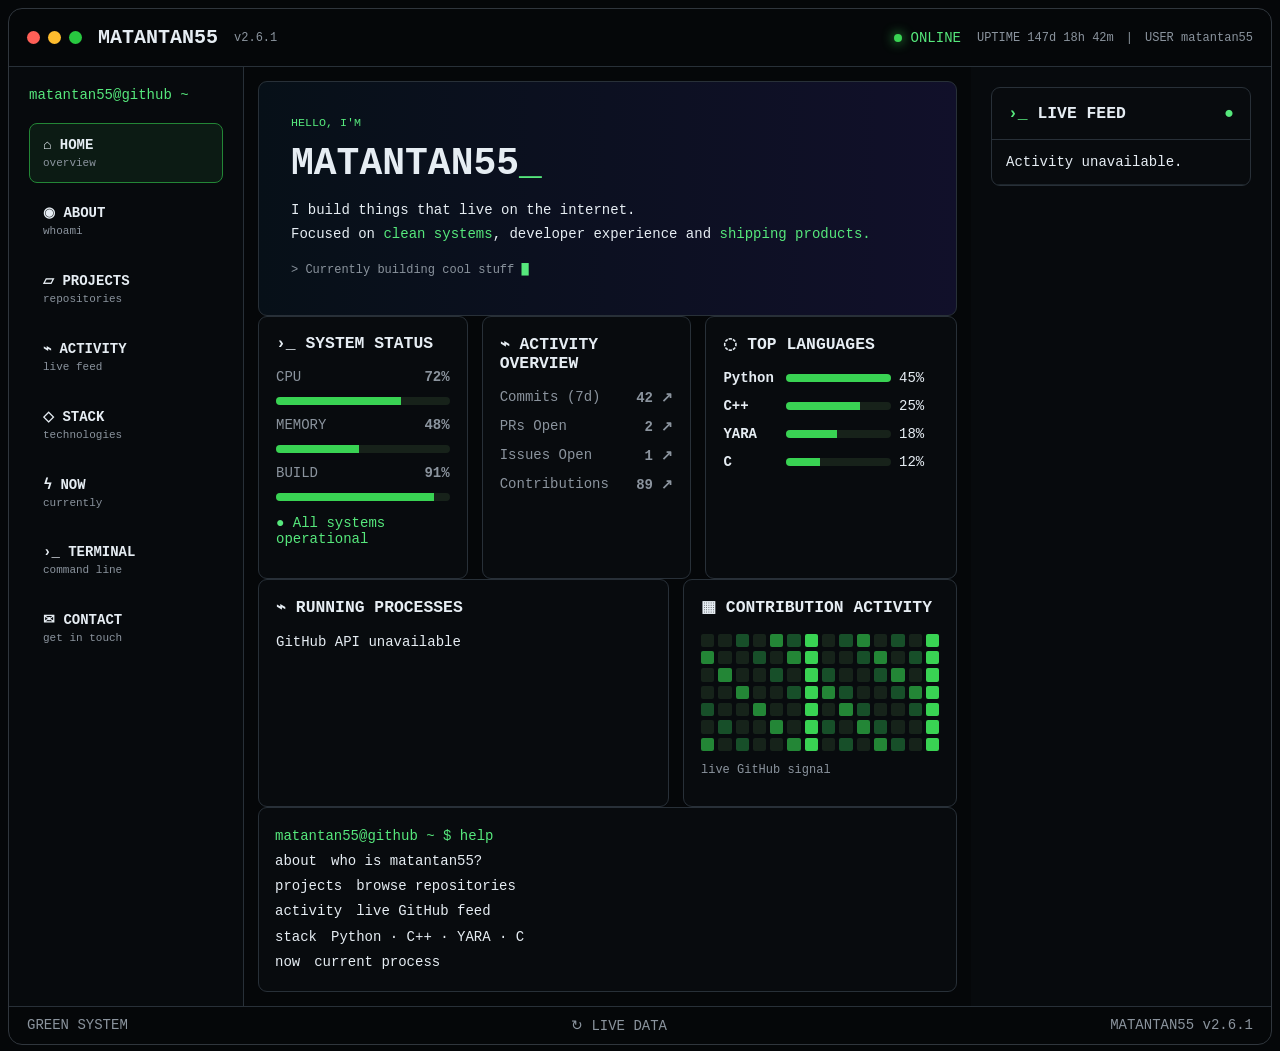
==== interactive/index.html @ 157603c6 "Add interactive MATANTAN55 dashboard preview" ====
<!doctype html><html lang="en"><head><meta charset="utf-8"><meta name="viewport" content="width=device-width,initial-scale=1"><title>MATANTAN55 // SYSTEM</title><style>:root{--bg:#050709;--p:#080b0e;--l:#283038;--t:#e6edf3;--m:#8b949e;--g:#39d353;--b:#56e87c}*{box-sizing:border-box}body{margin:0;background:#050709;color:var(--t);font:14px ui-monospace,SFMono-Regular,Menlo,monospace}.app{margin:8px;border:1px solid #30363d;border-radius:14px;overflow:hidden;min-height:calc(100vh - 16px)}.top{height:58px;border-bottom:1px solid var(--l);display:flex;align-items:center;gap:16px;padding:0 18px}.dots{display:flex;gap:8px}.dot{width:13px;height:13px;border-radius:50%;background:#ff5f57}.dot:nth-child(2){background:#febc2e}.dot:nth-child(3){background:#28c840}.brand{font-size:20px;font-weight:bold}.meta{color:var(--m);font-size:12px}.status{margin-left:auto;color:var(--b)}.led{display:inline-block;width:8px;height:8px;border-radius:50%;background:var(--g);box-shadow:0 0 12px var(--g)}.layout{display:grid;grid-template-columns:235px 1fr 300px;min-height:calc(100vh - 74px)}aside{background:#070a0d;padding:20px;border-right:1px solid var(--l)}.prompt,.green{color:var(--b)}.nav{display:grid;gap:7px;margin-top:20px}.nav button{padding:13px;border:1px solid transparent;border-radius:8px;text-align:left;background:transparent;color:var(--t);cursor:pointer;font:inherit}.nav button:hover,.nav button.active{background:#0c1b14;border-color:#238636}.nav span{display:block;color:var(--m);font-size:11px;margin-top:4px}.main{padding:14px;display:grid;gap:14px}.hero,.card,.feedbox,.terminal{border:1px solid var(--l);border-radius:9px;background:var(--p)}.hero{padding:32px;min-height:235px;background:linear-gradient(90deg,#071018,#11102a)}.hero h1{font-size:38px;margin:12px 0}.hero p{line-height:1.7}.cards{display:grid;grid-template-columns:1fr 1fr 1.2fr;gap:14px}.card{padding:17px}.card h3,.card h2{margin-top:0}.metric{display:flex;justify-content:space-between;margin:12px 0;color:var(--m)}.bar{height:8px;background:#17221a;border-radius:5px;overflow:hidden}.bar i{display:block;height:100%;background:var(--g)}.langs{display:grid;gap:12px}.lang{display:grid;grid-template-columns:55px 1fr 40px;gap:8px;align-items:center}.repo{display:flex;justify-content:space-between;gap:15px;padding:11px 4px;border-bottom:1px solid #1d252b;color:var(--t);text-decoration:none}.repo:hover{background:#0c1115}.repo small{color:var(--m)}.heat{display:grid;grid-template-columns:repeat(14,1fr);gap:4px}.heat i{aspect-ratio:1;background:#16231a;border-radius:2px}.heat i:nth-child(3n){background:#174f29}.heat i:nth-child(5n){background:#238636}.heat i:nth-child(7n){background:#39d353}.feed{border-right:0}.feedbox{overflow:hidden}.feed h3{margin:0;padding:16px;border-bottom:1px solid var(--l)}.event{padding:14px;border-bottom:1px solid #1d252b}.event small{display:block;color:var(--m);margin-top:6px}.terminal{padding:16px;line-height:1.8}.terminal input{background:none;border:0;outline:0;color:var(--t);font:inherit;width:60%}.hidden{display:none}.footer{border-top:1px solid var(--l);padding:10px 18px;color:var(--m);display:flex;justify-content:space-between}@media(max-width:1050px){.layout{grid-template-columns:190px 1fr}.feed{display:none}}@media(max-width:700px){.layout{display:block}.cards{grid-template-columns:1fr}.nav{grid-template-columns:repeat(2,1fr)}.hero h1{font-size:28px}}</style></head><body><div class="app"><header class="top"><div class="dots"><i class="dot"></i><i class="dot"></i><i class="dot"></i></div><b class="brand">MATANTAN55</b><span class="meta">v2.6.1</span><span class="status"><i class="led"></i> ONLINE</span><span class="meta">UPTIME 147d 18h 42m　|　USER matantan55</span></header><div class="layout"><aside><div class="prompt">matantan55@github ~</div><nav class="nav"><button class="active" data-p="home"><b>⌂ HOME</b><span>overview</span></button><button data-p="about"><b>◉ ABOUT</b><span>whoami</span></button><button data-p="projects"><b>▱ PROJECTS</b><span>repositories</span></button><button data-p="activity"><b>⌁ ACTIVITY</b><span>live feed</span></button><button data-p="stack"><b>◇ STACK</b><span>technologies</span></button><button data-p="now"><b>ϟ NOW</b><span>currently</span></button><button data-p="terminal"><b>›_ TERMINAL</b><span>command line</span></button><button data-p="contact"><b>✉ CONTACT</b><span>get in touch</span></button></nav></aside><main class="main"><section id="home"><div class="hero"><small class="green">HELLO, I'M</small><h1>MATANTAN55<span class="green">_</span></h1><p>I build things that live on the internet.<br>Focused on <span class="green">clean systems</span>, developer experience and <span class="green">shipping products.</span></p><span class="meta">&gt; Currently building cool stuff <span class="green">█</span></span></div><div class="cards"><div class="card"><h3>›_ SYSTEM STATUS</h3><div class="metric">CPU <b>72%</b></div><div class="bar"><i style="width:72%"></i></div><div class="metric">MEMORY <b>48%</b></div><div class="bar"><i style="width:48%"></i></div><div class="metric">BUILD <b>91%</b></div><div class="bar"><i style="width:91%"></i></div><p class="green">● All systems operational</p></div><div class="card"><h3>⌁ ACTIVITY OVERVIEW</h3><div class="metric">Commits (7d)<b>42 ↗</b></div><div class="metric">PRs Open<b>2 ↗</b></div><div class="metric">Issues Open<b>1 ↗</b></div><div class="metric">Contributions<b>89 ↗</b></div></div><div class="card"><h3>◌ TOP LANGUAGES</h3><div class="langs"><div class="lang"><b>Python</b><div class="bar"><i style="width:100%"></i></div><span>45%</span></div><div class="lang"><b>C++</b><div class="bar"><i style="width:70%"></i></div><span>25%</span></div><div class="lang"><b>YARA</b><div class="bar"><i style="width:48%"></i></div><span>18%</span></div><div class="lang"><b>C</b><div class="bar"><i style="width:32%"></i></div><span>12%</span></div></div></div></div><div class="cards" style="grid-template-columns:1.5fr 1fr"><div class="card"><h3>⌁ RUNNING PROCESSES</h3><div id="repos">Loading public repositories...</div></div><div class="card"><h3>▦ CONTRIBUTION ACTIVITY</h3><div class="heat" id="heat"></div><p class="meta">live GitHub signal</p></div></div><div class="terminal"><div class="green">matantan55@github ~ $ help</div>about　who is matantan55?<br>projects　browse repositories<br>activity　live GitHub feed<br>stack　Python · C++ · YARA · C<br>now　current process</div></section><section id="about" class="hidden"><div class="card"><h2>~/about</h2><p>I build systems, security tooling and developer-focused software.</p></div></section><section id="projects" class="hidden"><div class="card"><h2>~/projects</h2><div id="allrepos">Loading...</div></div></section><section id="activity" class="hidden"><div class="card"><h2>~/activity</h2><div id="activitylist">Loading...</div></div></section><section id="stack" class="hidden"><div class="card"><h2>~/stack</h2><p class="green">Python · C++ · YARA · C</p><p>Git · Linux · Networking · Automation · Reverse Engineering</p></div></section><section id="now" class="hidden"><div class="card"><h2>~/now</h2><p>Building systems & security tooling.</p></div></section><section id="terminal" class="hidden"><div class="card"><h2>~/terminal</h2><div class="terminal"><div id="out">Type help, projects, activity, stack, now, or clear.</div><br>matantan55@github ~ $ <input id="cmd" autofocus></div></div></section><section id="contact" class="hidden"><div class="card"><h2>~/contact</h2><p>GitHub: <a class="green" href="https://github.com/matantan55" target="_blank">github.com/matantan55</a></p></div></section></main><aside class="feed"><div class="feedbox"><h3><span class="green">›_</span> LIVE FEED <span style="float:right" class="green">●</span></h3><div id="feedlist">Connecting...</div></div></aside></div><footer class="footer"><span>GREEN SYSTEM</span><span>↻ LIVE DATA</span><span>MATANTAN55 v2.6.1</span></footer></div><script>const u='matantan55';const qs=s=>document.querySelector(s);document.querySelectorAll('.nav button').forEach(b=>b.onclick=()=>{document.querySelectorAll('main section').forEach(s=>s.classList.add('hidden'));qs('#'+b.dataset.p).classList.remove('hidden');document.querySelectorAll('.nav button').forEach(x=>x.classList.remove('active'));b.classList.add('active')});async function api(p){const r=await fetch('https://api.github.com'+p);if(!r.ok)throw Error();return r.json()}async function load(){try{const rs=await api('/users/'+u+'/repos?sort=updated&per_page=8');const html=rs.map(r=>`<a class="repo" href="${r.html_url}" target="_blank"><span><b>${r.name}</b><br><small>${r.description||'repository'}</small></span><small>${r.language||'code'}</small></a>`).join('');qs('#repos').innerHTML=html;qs('#allrepos').innerHTML=html}catch(e){qs('#repos').textContent='GitHub API unavailable'}try{const es=await api('/users/'+u+'/events/public?per_page=7');const html=es.map(e=>`<div class="event"><b>${e.type.replace('Event','')}</b><small>${e.repo?.name||''} · ${new Date(e.created_at).toLocaleString()}</small></div>`).join('');qs('#feedlist').innerHTML=html||'<div class="event">No recent public events.</div>';qs('#activitylist').innerHTML=html}catch(e){qs('#feedlist').innerHTML='<div class="event">Activity unavailable.</div>'}}for(let i=0;i<98;i++)qs('#heat').appendChild(document.createElement('i'));load();qs('#cmd')?.addEventListener('keydown',e=>{if(e.key!=='Enter')return;let c=e.target.value.trim().toLowerCase(),o=qs('#out');if(c==='clear')o.innerHTML='';else if(c==='help')o.innerHTML='about · projects · activity · stack · now · clear';else if(['about','projects','activity','stack','now'].includes(c)){qs('[data-p="'+c+'"]').click();o.textContent='opened ~/'+c}else o.textContent='command not found: '+c;e.target.value=''})</script></body></html>
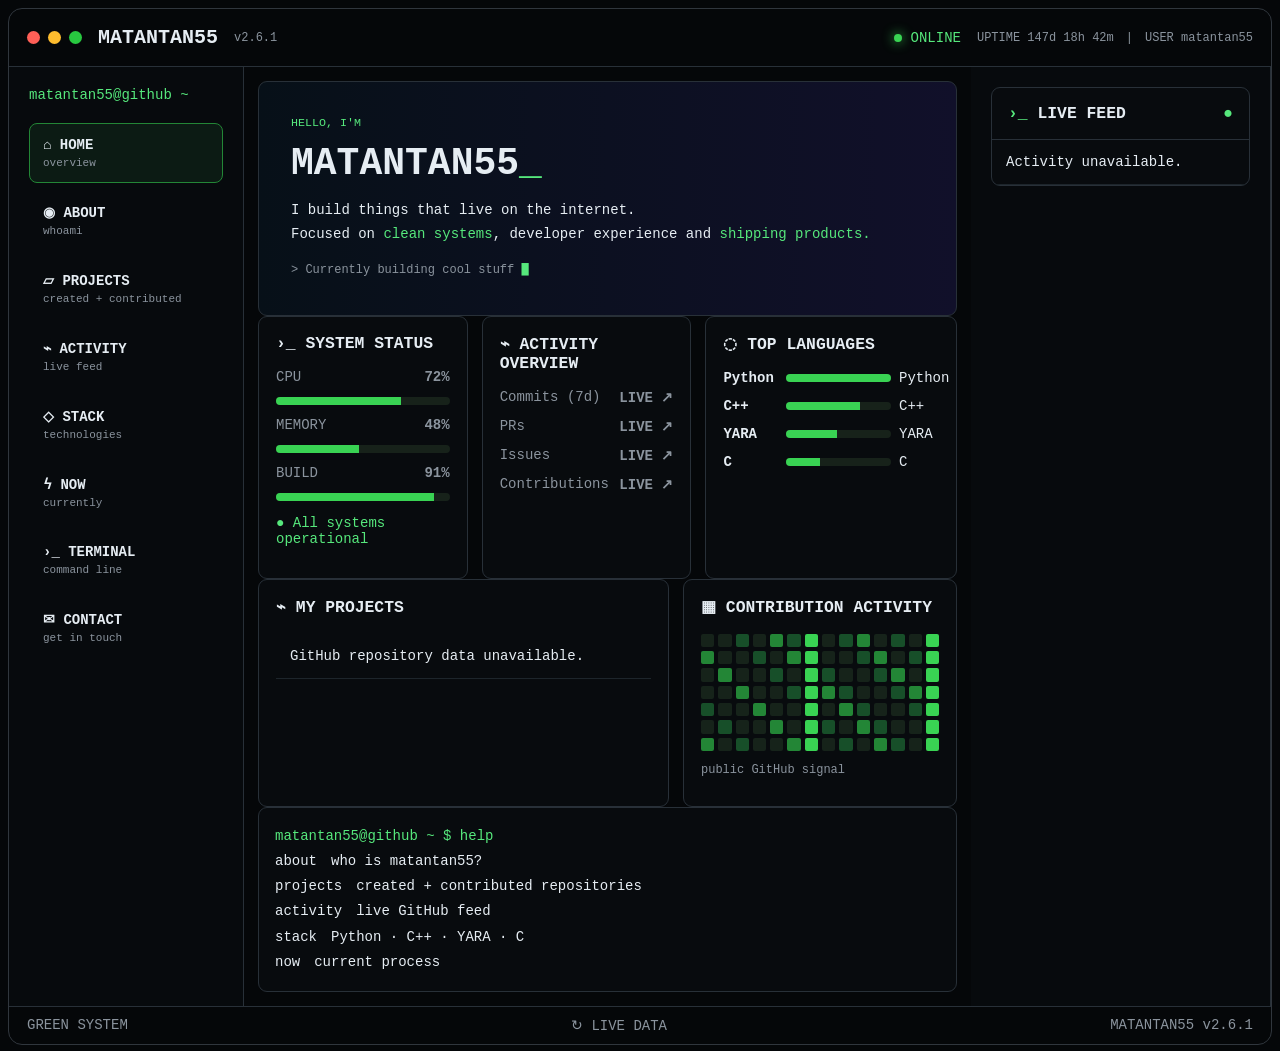
==== commit e62c3380: "Show only created and contributed repositories in dashboard" ====
--- a/interactive/index.html
+++ b/interactive/index.html
@@ -1 +1 @@
-<!doctype html><html lang="en"><head><meta charset="utf-8"><meta name="viewport" content="width=device-width,initial-scale=1"><title>MATANTAN55 // SYSTEM</title><style>:root{--bg:#050709;--p:#080b0e;--l:#283038;--t:#e6edf3;--m:#8b949e;--g:#39d353;--b:#56e87c}*{box-sizing:border-box}body{margin:0;background:#050709;color:var(--t);font:14px ui-monospace,SFMono-Regular,Menlo,monospace}.app{margin:8px;border:1px solid #30363d;border-radius:14px;overflow:hidden;min-height:calc(100vh - 16px)}.top{height:58px;border-bottom:1px solid var(--l);display:flex;align-items:center;gap:16px;padding:0 18px}.dots{display:flex;gap:8px}.dot{width:13px;height:13px;border-radius:50%;background:#ff5f57}.dot:nth-child(2){background:#febc2e}.dot:nth-child(3){background:#28c840}.brand{font-size:20px;font-weight:bold}.meta{color:var(--m);font-size:12px}.status{margin-left:auto;color:var(--b)}.led{display:inline-block;width:8px;height:8px;border-radius:50%;background:var(--g);box-shadow:0 0 12px var(--g)}.layout{display:grid;grid-template-columns:235px 1fr 300px;min-height:calc(100vh - 74px)}aside{background:#070a0d;padding:20px;border-right:1px solid var(--l)}.prompt,.green{color:var(--b)}.nav{display:grid;gap:7px;margin-top:20px}.nav button{padding:13px;border:1px solid transparent;border-radius:8px;text-align:left;background:transparent;color:var(--t);cursor:pointer;font:inherit}.nav button:hover,.nav button.active{background:#0c1b14;border-color:#238636}.nav span{display:block;color:var(--m);font-size:11px;margin-top:4px}.main{padding:14px;display:grid;gap:14px}.hero,.card,.feedbox,.terminal{border:1px solid var(--l);border-radius:9px;background:var(--p)}.hero{padding:32px;min-height:235px;background:linear-gradient(90deg,#071018,#11102a)}.hero h1{font-size:38px;margin:12px 0}.hero p{line-height:1.7}.cards{display:grid;grid-template-columns:1fr 1fr 1.2fr;gap:14px}.card{padding:17px}.card h3,.card h2{margin-top:0}.metric{display:flex;justify-content:space-between;margin:12px 0;color:var(--m)}.bar{height:8px;background:#17221a;border-radius:5px;overflow:hidden}.bar i{display:block;height:100%;background:var(--g)}.langs{display:grid;gap:12px}.lang{display:grid;grid-template-columns:55px 1fr 40px;gap:8px;align-items:center}.repo{display:flex;justify-content:space-between;gap:15px;padding:11px 4px;border-bottom:1px solid #1d252b;color:var(--t);text-decoration:none}.repo:hover{background:#0c1115}.repo small{color:var(--m)}.heat{display:grid;grid-template-columns:repeat(14,1fr);gap:4px}.heat i{aspect-ratio:1;background:#16231a;border-radius:2px}.heat i:nth-child(3n){background:#174f29}.heat i:nth-child(5n){background:#238636}.heat i:nth-child(7n){background:#39d353}.feed{border-right:0}.feedbox{overflow:hidden}.feed h3{margin:0;padding:16px;border-bottom:1px solid var(--l)}.event{padding:14px;border-bottom:1px solid #1d252b}.event small{display:block;color:var(--m);margin-top:6px}.terminal{padding:16px;line-height:1.8}.terminal input{background:none;border:0;outline:0;color:var(--t);font:inherit;width:60%}.hidden{display:none}.footer{border-top:1px solid var(--l);padding:10px 18px;color:var(--m);display:flex;justify-content:space-between}@media(max-width:1050px){.layout{grid-template-columns:190px 1fr}.feed{display:none}}@media(max-width:700px){.layout{display:block}.cards{grid-template-columns:1fr}.nav{grid-template-columns:repeat(2,1fr)}.hero h1{font-size:28px}}</style></head><body><div class="app"><header class="top"><div class="dots"><i class="dot"></i><i class="dot"></i><i class="dot"></i></div><b class="brand">MATANTAN55</b><span class="meta">v2.6.1</span><span class="status"><i class="led"></i> ONLINE</span><span class="meta">UPTIME 147d 18h 42m　|　USER matantan55</span></header><div class="layout"><aside><div class="prompt">matantan55@github ~</div><nav class="nav"><button class="active" data-p="home"><b>⌂ HOME</b><span>overview</span></button><button data-p="about"><b>◉ ABOUT</b><span>whoami</span></button><button data-p="projects"><b>▱ PROJECTS</b><span>repositories</span></button><button data-p="activity"><b>⌁ ACTIVITY</b><span>live feed</span></button><button data-p="stack"><b>◇ STACK</b><span>technologies</span></button><button data-p="now"><b>ϟ NOW</b><span>currently</span></button><button data-p="terminal"><b>›_ TERMINAL</b><span>command line</span></button><button data-p="contact"><b>✉ CONTACT</b><span>get in touch</span></button></nav></aside><main class="main"><section id="home"><div class="hero"><small class="green">HELLO, I'M</small><h1>MATANTAN55<span class="green">_</span></h1><p>I build things that live on the internet.<br>Focused on <span class="green">clean systems</span>, developer experience and <span class="green">shipping products.</span></p><span class="meta">&gt; Currently building cool stuff <span class="green">█</span></span></div><div class="cards"><div class="card"><h3>›_ SYSTEM STATUS</h3><div class="metric">CPU <b>72%</b></div><div class="bar"><i style="width:72%"></i></div><div class="metric">MEMORY <b>48%</b></div><div class="bar"><i style="width:48%"></i></div><div class="metric">BUILD <b>91%</b></div><div class="bar"><i style="width:91%"></i></div><p class="green">● All systems operational</p></div><div class="card"><h3>⌁ ACTIVITY OVERVIEW</h3><div class="metric">Commits (7d)<b>42 ↗</b></div><div class="metric">PRs Open<b>2 ↗</b></div><div class="metric">Issues Open<b>1 ↗</b></div><div class="metric">Contributions<b>89 ↗</b></div></div><div class="card"><h3>◌ TOP LANGUAGES</h3><div class="langs"><div class="lang"><b>Python</b><div class="bar"><i style="width:100%"></i></div><span>45%</span></div><div class="lang"><b>C++</b><div class="bar"><i style="width:70%"></i></div><span>25%</span></div><div class="lang"><b>YARA</b><div class="bar"><i style="width:48%"></i></div><span>18%</span></div><div class="lang"><b>C</b><div class="bar"><i style="width:32%"></i></div><span>12%</span></div></div></div></div><div class="cards" style="grid-template-columns:1.5fr 1fr"><div class="card"><h3>⌁ RUNNING PROCESSES</h3><div id="repos">Loading public repositories...</div></div><div class="card"><h3>▦ CONTRIBUTION ACTIVITY</h3><div class="heat" id="heat"></div><p class="meta">live GitHub signal</p></div></div><div class="terminal"><div class="green">matantan55@github ~ $ help</div>about　who is matantan55?<br>projects　browse repositories<br>activity　live GitHub feed<br>stack　Python · C++ · YARA · C<br>now　current process</div></section><section id="about" class="hidden"><div class="card"><h2>~/about</h2><p>I build systems, security tooling and developer-focused software.</p></div></section><section id="projects" class="hidden"><div class="card"><h2>~/projects</h2><div id="allrepos">Loading...</div></div></section><section id="activity" class="hidden"><div class="card"><h2>~/activity</h2><div id="activitylist">Loading...</div></div></section><section id="stack" class="hidden"><div class="card"><h2>~/stack</h2><p class="green">Python · C++ · YARA · C</p><p>Git · Linux · Networking · Automation · Reverse Engineering</p></div></section><section id="now" class="hidden"><div class="card"><h2>~/now</h2><p>Building systems & security tooling.</p></div></section><section id="terminal" class="hidden"><div class="card"><h2>~/terminal</h2><div class="terminal"><div id="out">Type help, projects, activity, stack, now, or clear.</div><br>matantan55@github ~ $ <input id="cmd" autofocus></div></div></section><section id="contact" class="hidden"><div class="card"><h2>~/contact</h2><p>GitHub: <a class="green" href="https://github.com/matantan55" target="_blank">github.com/matantan55</a></p></div></section></main><aside class="feed"><div class="feedbox"><h3><span class="green">›_</span> LIVE FEED <span style="float:right" class="green">●</span></h3><div id="feedlist">Connecting...</div></div></aside></div><footer class="footer"><span>GREEN SYSTEM</span><span>↻ LIVE DATA</span><span>MATANTAN55 v2.6.1</span></footer></div><script>const u='matantan55';const qs=s=>document.querySelector(s);document.querySelectorAll('.nav button').forEach(b=>b.onclick=()=>{document.querySelectorAll('main section').forEach(s=>s.classList.add('hidden'));qs('#'+b.dataset.p).classList.remove('hidden');document.querySelectorAll('.nav button').forEach(x=>x.classList.remove('active'));b.classList.add('active')});async function api(p){const r=await fetch('https://api.github.com'+p);if(!r.ok)throw Error();return r.json()}async function load(){try{const rs=await api('/users/'+u+'/repos?sort=updated&per_page=8');const html=rs.map(r=>`<a class="repo" href="${r.html_url}" target="_blank"><span><b>${r.name}</b><br><small>${r.description||'repository'}</small></span><small>${r.language||'code'}</small></a>`).join('');qs('#repos').innerHTML=html;qs('#allrepos').innerHTML=html}catch(e){qs('#repos').textContent='GitHub API unavailable'}try{const es=await api('/users/'+u+'/events/public?per_page=7');const html=es.map(e=>`<div class="event"><b>${e.type.replace('Event','')}</b><small>${e.repo?.name||''} · ${new Date(e.created_at).toLocaleString()}</small></div>`).join('');qs('#feedlist').innerHTML=html||'<div class="event">No recent public events.</div>';qs('#activitylist').innerHTML=html}catch(e){qs('#feedlist').innerHTML='<div class="event">Activity unavailable.</div>'}}for(let i=0;i<98;i++)qs('#heat').appendChild(document.createElement('i'));load();qs('#cmd')?.addEventListener('keydown',e=>{if(e.key!=='Enter')return;let c=e.target.value.trim().toLowerCase(),o=qs('#out');if(c==='clear')o.innerHTML='';else if(c==='help')o.innerHTML='about · projects · activity · stack · now · clear';else if(['about','projects','activity','stack','now'].includes(c)){qs('[data-p="'+c+'"]').click();o.textContent='opened ~/'+c}else o.textContent='command not found: '+c;e.target.value=''})</script></body></html>+<!doctype html><html lang="en"><head><meta charset="utf-8"><meta name="viewport" content="width=device-width,initial-scale=1"><title>MATANTAN55 // SYSTEM</title><style>:root{--bg:#050709;--p:#080b0e;--l:#283038;--t:#e6edf3;--m:#8b949e;--g:#39d353;--b:#56e87c}*{box-sizing:border-box}body{margin:0;background:#050709;color:var(--t);font:14px ui-monospace,SFMono-Regular,Menlo,monospace}.app{margin:8px;border:1px solid #30363d;border-radius:14px;overflow:hidden;min-height:calc(100vh - 16px)}.top{height:58px;border-bottom:1px solid var(--l);display:flex;align-items:center;gap:16px;padding:0 18px}.dots{display:flex;gap:8px}.dot{width:13px;height:13px;border-radius:50%;background:#ff5f57}.dot:nth-child(2){background:#febc2e}.dot:nth-child(3){background:#28c840}.brand{font-size:20px;font-weight:bold}.meta{color:var(--m);font-size:12px}.status{margin-left:auto;color:var(--b)}.led{display:inline-block;width:8px;height:8px;border-radius:50%;background:var(--g);box-shadow:0 0 12px var(--g)}.layout{display:grid;grid-template-columns:235px 1fr 300px;min-height:calc(100vh - 74px)}aside{background:#070a0d;padding:20px;border-right:1px solid var(--l)}.prompt,.green{color:var(--b)}.nav{display:grid;gap:7px;margin-top:20px}.nav button{padding:13px;border:1px solid transparent;border-radius:8px;text-align:left;background:transparent;color:var(--t);cursor:pointer;font:inherit}.nav button:hover,.nav button.active{background:#0c1b14;border-color:#238636}.nav span{display:block;color:var(--m);font-size:11px;margin-top:4px}.main{padding:14px;display:grid;gap:14px}.hero,.card,.feedbox,.terminal{border:1px solid var(--l);border-radius:9px;background:var(--p)}.hero{padding:32px;min-height:235px;background:linear-gradient(90deg,#071018,#11102a)}.hero h1{font-size:38px;margin:12px 0}.hero p{line-height:1.7}.cards{display:grid;grid-template-columns:1fr 1fr 1.2fr;gap:14px}.card{padding:17px}.card h3,.card h2{margin-top:0}.metric{display:flex;justify-content:space-between;margin:12px 0;color:var(--m)}.bar{height:8px;background:#17221a;border-radius:5px;overflow:hidden}.bar i{display:block;height:100%;background:var(--g)}.langs{display:grid;gap:12px}.lang{display:grid;grid-template-columns:55px 1fr 40px;gap:8px;align-items:center}.repo{display:flex;justify-content:space-between;gap:15px;padding:11px 4px;border-bottom:1px solid #1d252b;color:var(--t);text-decoration:none}.repo:hover{background:#0c1115}.repo small{color:var(--m)}.heat{display:grid;grid-template-columns:repeat(14,1fr);gap:4px}.heat i{aspect-ratio:1;background:#16231a;border-radius:2px}.heat i:nth-child(3n){background:#174f29}.heat i:nth-child(5n){background:#238636}.heat i:nth-child(7n){background:#39d353}.feedbox{overflow:hidden}.feed h3{margin:0;padding:16px;border-bottom:1px solid var(--l)}.event{padding:14px;border-bottom:1px solid #1d252b}.event small{display:block;color:var(--m);margin-top:6px}.terminal{padding:16px;line-height:1.8}.terminal input{background:none;border:0;outline:0;color:var(--t);font:inherit;width:60%}.hidden{display:none}.footer{border-top:1px solid var(--l);padding:10px 18px;color:var(--m);display:flex;justify-content:space-between}@media(max-width:1050px){.layout{grid-template-columns:190px 1fr}.feed{display:none}}@media(max-width:700px){.layout{display:block}.cards{grid-template-columns:1fr}.nav{grid-template-columns:repeat(2,1fr)}.hero h1{font-size:28px}}</style></head><body><div class="app"><header class="top"><div class="dots"><i class="dot"></i><i class="dot"></i><i class="dot"></i></div><b class="brand">MATANTAN55</b><span class="meta">v2.6.1</span><span class="status"><i class="led"></i> ONLINE</span><span class="meta">UPTIME 147d 18h 42m　|　USER matantan55</span></header><div class="layout"><aside><div class="prompt">matantan55@github ~</div><nav class="nav"><button class="active" data-p="home"><b>⌂ HOME</b><span>overview</span></button><button data-p="about"><b>◉ ABOUT</b><span>whoami</span></button><button data-p="projects"><b>▱ PROJECTS</b><span>created + contributed</span></button><button data-p="activity"><b>⌁ ACTIVITY</b><span>live feed</span></button><button data-p="stack"><b>◇ STACK</b><span>technologies</span></button><button data-p="now"><b>ϟ NOW</b><span>currently</span></button><button data-p="terminal"><b>›_ TERMINAL</b><span>command line</span></button><button data-p="contact"><b>✉ CONTACT</b><span>get in touch</span></button></nav></aside><main class="main"><section id="home"><div class="hero"><small class="green">HELLO, I'M</small><h1>MATANTAN55<span class="green">_</span></h1><p>I build things that live on the internet.<br>Focused on <span class="green">clean systems</span>, developer experience and <span class="green">shipping products.</span></p><span class="meta">&gt; Currently building cool stuff <span class="green">█</span></span></div><div class="cards"><div class="card"><h3>›_ SYSTEM STATUS</h3><div class="metric">CPU <b>72%</b></div><div class="bar"><i style="width:72%"></i></div><div class="metric">MEMORY <b>48%</b></div><div class="bar"><i style="width:48%"></i></div><div class="metric">BUILD <b>91%</b></div><div class="bar"><i style="width:91%"></i></div><p class="green">● All systems operational</p></div><div class="card"><h3>⌁ ACTIVITY OVERVIEW</h3><div class="metric">Commits (7d)<b>LIVE ↗</b></div><div class="metric">PRs<b>LIVE ↗</b></div><div class="metric">Issues<b>LIVE ↗</b></div><div class="metric">Contributions<b>LIVE ↗</b></div></div><div class="card"><h3>◌ TOP LANGUAGES</h3><div class="langs"><div class="lang"><b>Python</b><div class="bar"><i style="width:100%"></i></div><span>Python</span></div><div class="lang"><b>C++</b><div class="bar"><i style="width:70%"></i></div><span>C++</span></div><div class="lang"><b>YARA</b><div class="bar"><i style="width:48%"></i></div><span>YARA</span></div><div class="lang"><b>C</b><div class="bar"><i style="width:32%"></i></div><span>C</span></div></div></div></div><div class="cards" style="grid-template-columns:1.5fr 1fr"><div class="card"><h3>⌁ MY PROJECTS</h3><div id="repos">Loading created + contributed repositories...</div></div><div class="card"><h3>▦ CONTRIBUTION ACTIVITY</h3><div class="heat" id="heat"></div><p class="meta">public GitHub signal</p></div></div><div class="terminal"><div class="green">matantan55@github ~ $ help</div>about　who is matantan55?<br>projects　created + contributed repositories<br>activity　live GitHub feed<br>stack　Python · C++ · YARA · C<br>now　current process</div></section><section id="about" class="hidden"><div class="card"><h2>~/about</h2><p>I build systems, security tooling and developer-focused software.</p></div></section><section id="projects" class="hidden"><div class="card"><h2>~/projects</h2><p class="meta">Showing repositories I created or have contributed code/PRs to. Private repositories are never exposed here.</p><div id="allrepos">Loading...</div></div></section><section id="activity" class="hidden"><div class="card"><h2>~/activity</h2><div id="activitylist">Loading...</div></div></section><section id="stack" class="hidden"><div class="card"><h2>~/stack</h2><p class="green">Python · C++ · YARA · C</p><p>Git · Linux · Networking · Automation · Reverse Engineering</p></div></section><section id="now" class="hidden"><div class="card"><h2>~/now</h2><p>Building systems & security tooling.</p></div></section><section id="terminal" class="hidden"><div class="card"><h2>~/terminal</h2><div class="terminal"><div id="out">Type help, projects, activity, stack, now, or clear.</div><br>matantan55@github ~ $ <input id="cmd" autofocus></div></div></section><section id="contact" class="hidden"><div class="card"><h2>~/contact</h2><p>GitHub: <a class="green" href="https://github.com/matantan55" target="_blank">github.com/matantan55</a></p></div></section></main><aside class="feed"><div class="feedbox"><h3><span class="green">›_</span> LIVE FEED <span style="float:right" class="green">●</span></h3><div id="feedlist">Connecting...</div></div></aside></div><footer class="footer"><span>GREEN SYSTEM</span><span>↻ LIVE DATA</span><span>MATANTAN55 v2.6.1</span></footer></div><script>const u='matantan55';const qs=s=>document.querySelector(s);document.querySelectorAll('.nav button').forEach(b=>b.onclick=()=>{document.querySelectorAll('main section').forEach(s=>s.classList.add('hidden'));qs('#'+b.dataset.p).classList.remove('hidden');document.querySelectorAll('.nav button').forEach(x=>x.classList.remove('active'));b.classList.add('active')});async function api(p){const r=await fetch('https://api.github.com'+p);if(!r.ok)throw Error(r.status);return r.json()}function repoHtml(rs){return rs.sort((a,b)=>new Date(b.pushed_at||b.updated_at)-new Date(a.pushed_at||a.updated_at)).map(r=>`<a class="repo" href="${r.html_url}" target="_blank"><span><b>${r.name}</b><br><small>${r.description||'repository'}</small></span><small>${r.language||'code'}</small></a>`).join('')||'<div class="event">No public created/contributed repositories found.</div>'}async function load(){try{const owned=await api('/users/'+u+'/repos?type=owner&sort=updated&per_page=100');const [commitSearch,prSearch]=await Promise.all([api('/search/commits?q=author:'+u+'&per_page=100'),api('/search/issues?q=author:'+u+'+is:pr&per_page=100')]);const byName=new Map();owned.forEach(r=>byName.set(r.full_name,r));(commitSearch.items||[]).forEach(x=>{if(x.repository&&x.repository.full_name&&!byName.has(x.repository.full_name))byName.set(x.repository.full_name,{full_name:x.repository.full_name,name:x.repository.name,html_url:x.repository.html_url,description:x.repository.description,language:null,pushed_at:x.repository.updated_at,contributed:true})});(prSearch.items||[]).forEach(x=>{if(x.repository_url){const full=x.repository_url.replace('https://api.github.com/repos/','');if(!byName.has(full))byName.set(full,{full_name:full,name:full.split('/').pop(),html_url:'https://github.com/'+full,description:'Repository with a pull request by matantan55',language:null,pushed_at:x.updated_at,contributed:true})}});const rs=[...byName.values()];qs('#repos').innerHTML=repoHtml(rs);qs('#allrepos').innerHTML=repoHtml(rs)}catch(e){qs('#repos').innerHTML='<div class="event">GitHub repository data unavailable.</div>';qs('#allrepos').innerHTML='<div class="event">GitHub repository data unavailable.</div>'}try{const es=await api('/users/'+u+'/events/public?per_page=7');const html=es.map(e=>`<div class="event"><b>${e.type.replace('Event','')}</b><small>${e.repo?.name||''} · ${new Date(e.created_at).toLocaleString()}</small></div>`).join('');qs('#feedlist').innerHTML=html||'<div class="event">No recent public events.</div>';qs('#activitylist').innerHTML=html}catch(e){qs('#feedlist').innerHTML='<div class="event">Activity unavailable.</div>'}}for(let i=0;i<98;i++)qs('#heat').appendChild(document.createElement('i'));load();qs('#cmd')?.addEventListener('keydown',e=>{if(e.key!=='Enter')return;let c=e.target.value.trim().toLowerCase(),o=qs('#out');if(c==='clear')o.innerHTML='';else if(c==='help')o.innerHTML='about · projects · activity · stack · now · clear';else if(['about','projects','activity','stack','now'].includes(c)){qs('[data-p="'+c+'"]').click();o.textContent='opened ~/'+c}else o.textContent='command not found: '+c;e.target.value=''})</script></body></html>
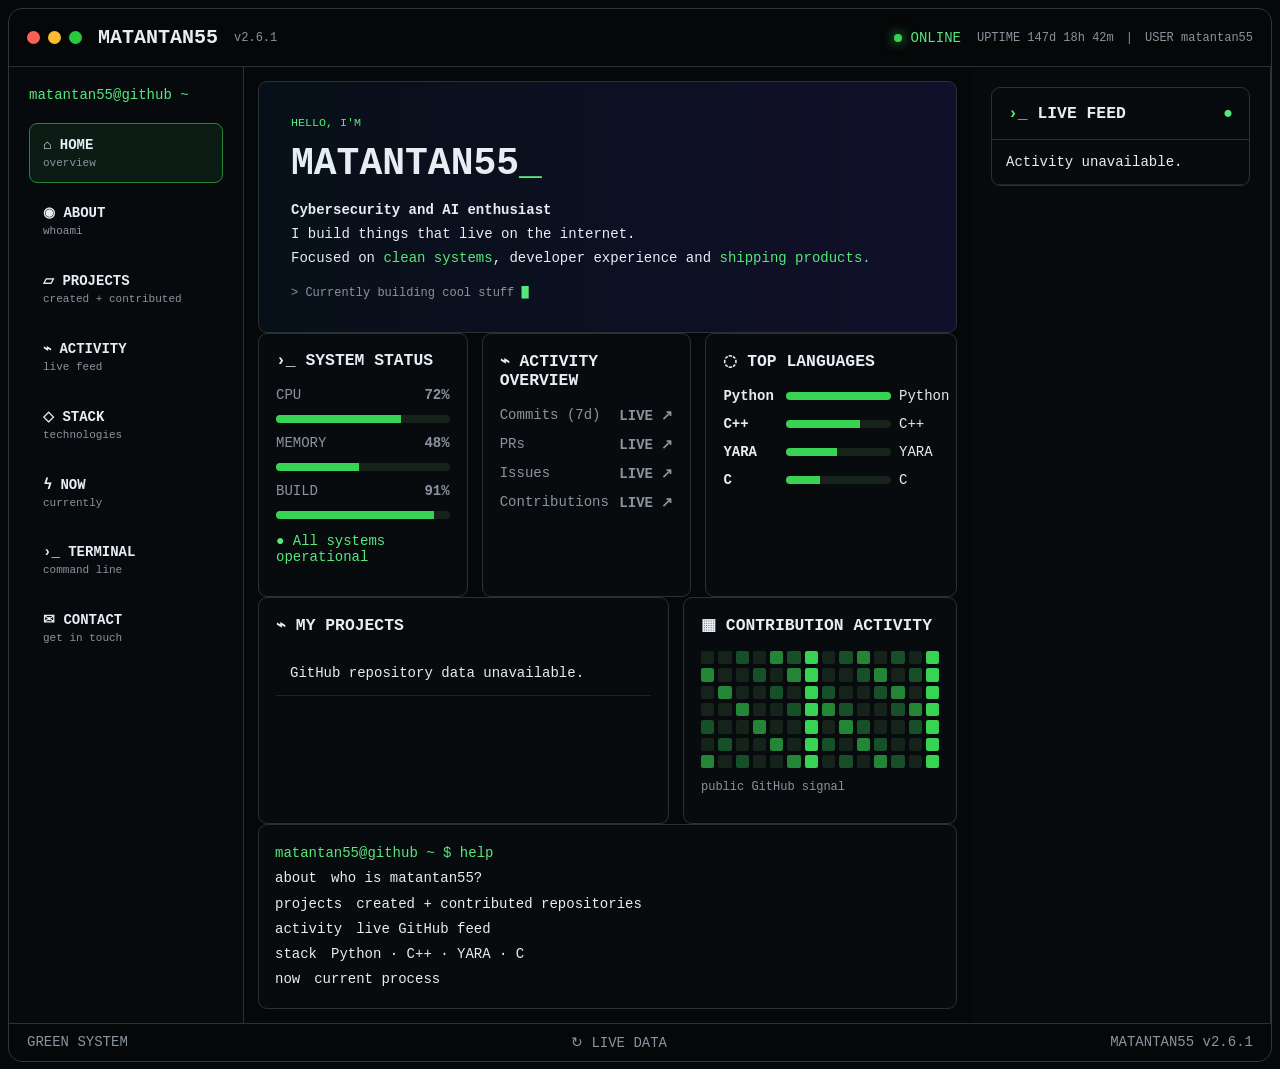
==== commit c9966e34: "Update overview tagline to Cybersecurity and AI enthusiast" ====
--- a/interactive/index.html
+++ b/interactive/index.html
@@ -1 +1 @@
-<!doctype html><html lang="en"><head><meta charset="utf-8"><meta name="viewport" content="width=device-width,initial-scale=1"><title>MATANTAN55 // SYSTEM</title><style>:root{--bg:#050709;--p:#080b0e;--l:#283038;--t:#e6edf3;--m:#8b949e;--g:#39d353;--b:#56e87c}*{box-sizing:border-box}body{margin:0;background:#050709;color:var(--t);font:14px ui-monospace,SFMono-Regular,Menlo,monospace}.app{margin:8px;border:1px solid #30363d;border-radius:14px;overflow:hidden;min-height:calc(100vh - 16px)}.top{height:58px;border-bottom:1px solid var(--l);display:flex;align-items:center;gap:16px;padding:0 18px}.dots{display:flex;gap:8px}.dot{width:13px;height:13px;border-radius:50%;background:#ff5f57}.dot:nth-child(2){background:#febc2e}.dot:nth-child(3){background:#28c840}.brand{font-size:20px;font-weight:bold}.meta{color:var(--m);font-size:12px}.status{margin-left:auto;color:var(--b)}.led{display:inline-block;width:8px;height:8px;border-radius:50%;background:var(--g);box-shadow:0 0 12px var(--g)}.layout{display:grid;grid-template-columns:235px 1fr 300px;min-height:calc(100vh - 74px)}aside{background:#070a0d;padding:20px;border-right:1px solid var(--l)}.prompt,.green{color:var(--b)}.nav{display:grid;gap:7px;margin-top:20px}.nav button{padding:13px;border:1px solid transparent;border-radius:8px;text-align:left;background:transparent;color:var(--t);cursor:pointer;font:inherit}.nav button:hover,.nav button.active{background:#0c1b14;border-color:#238636}.nav span{display:block;color:var(--m);font-size:11px;margin-top:4px}.main{padding:14px;display:grid;gap:14px}.hero,.card,.feedbox,.terminal{border:1px solid var(--l);border-radius:9px;background:var(--p)}.hero{padding:32px;min-height:235px;background:linear-gradient(90deg,#071018,#11102a)}.hero h1{font-size:38px;margin:12px 0}.hero p{line-height:1.7}.cards{display:grid;grid-template-columns:1fr 1fr 1.2fr;gap:14px}.card{padding:17px}.card h3,.card h2{margin-top:0}.metric{display:flex;justify-content:space-between;margin:12px 0;color:var(--m)}.bar{height:8px;background:#17221a;border-radius:5px;overflow:hidden}.bar i{display:block;height:100%;background:var(--g)}.langs{display:grid;gap:12px}.lang{display:grid;grid-template-columns:55px 1fr 40px;gap:8px;align-items:center}.repo{display:flex;justify-content:space-between;gap:15px;padding:11px 4px;border-bottom:1px solid #1d252b;color:var(--t);text-decoration:none}.repo:hover{background:#0c1115}.repo small{color:var(--m)}.heat{display:grid;grid-template-columns:repeat(14,1fr);gap:4px}.heat i{aspect-ratio:1;background:#16231a;border-radius:2px}.heat i:nth-child(3n){background:#174f29}.heat i:nth-child(5n){background:#238636}.heat i:nth-child(7n){background:#39d353}.feedbox{overflow:hidden}.feed h3{margin:0;padding:16px;border-bottom:1px solid var(--l)}.event{padding:14px;border-bottom:1px solid #1d252b}.event small{display:block;color:var(--m);margin-top:6px}.terminal{padding:16px;line-height:1.8}.terminal input{background:none;border:0;outline:0;color:var(--t);font:inherit;width:60%}.hidden{display:none}.footer{border-top:1px solid var(--l);padding:10px 18px;color:var(--m);display:flex;justify-content:space-between}@media(max-width:1050px){.layout{grid-template-columns:190px 1fr}.feed{display:none}}@media(max-width:700px){.layout{display:block}.cards{grid-template-columns:1fr}.nav{grid-template-columns:repeat(2,1fr)}.hero h1{font-size:28px}}</style></head><body><div class="app"><header class="top"><div class="dots"><i class="dot"></i><i class="dot"></i><i class="dot"></i></div><b class="brand">MATANTAN55</b><span class="meta">v2.6.1</span><span class="status"><i class="led"></i> ONLINE</span><span class="meta">UPTIME 147d 18h 42m　|　USER matantan55</span></header><div class="layout"><aside><div class="prompt">matantan55@github ~</div><nav class="nav"><button class="active" data-p="home"><b>⌂ HOME</b><span>overview</span></button><button data-p="about"><b>◉ ABOUT</b><span>whoami</span></button><button data-p="projects"><b>▱ PROJECTS</b><span>created + contributed</span></button><button data-p="activity"><b>⌁ ACTIVITY</b><span>live feed</span></button><button data-p="stack"><b>◇ STACK</b><span>technologies</span></button><button data-p="now"><b>ϟ NOW</b><span>currently</span></button><button data-p="terminal"><b>›_ TERMINAL</b><span>command line</span></button><button data-p="contact"><b>✉ CONTACT</b><span>get in touch</span></button></nav></aside><main class="main"><section id="home"><div class="hero"><small class="green">HELLO, I'M</small><h1>MATANTAN55<span class="green">_</span></h1><p>I build things that live on the internet.<br>Focused on <span class="green">clean systems</span>, developer experience and <span class="green">shipping products.</span></p><span class="meta">&gt; Currently building cool stuff <span class="green">█</span></span></div><div class="cards"><div class="card"><h3>›_ SYSTEM STATUS</h3><div class="metric">CPU <b>72%</b></div><div class="bar"><i style="width:72%"></i></div><div class="metric">MEMORY <b>48%</b></div><div class="bar"><i style="width:48%"></i></div><div class="metric">BUILD <b>91%</b></div><div class="bar"><i style="width:91%"></i></div><p class="green">● All systems operational</p></div><div class="card"><h3>⌁ ACTIVITY OVERVIEW</h3><div class="metric">Commits (7d)<b>LIVE ↗</b></div><div class="metric">PRs<b>LIVE ↗</b></div><div class="metric">Issues<b>LIVE ↗</b></div><div class="metric">Contributions<b>LIVE ↗</b></div></div><div class="card"><h3>◌ TOP LANGUAGES</h3><div class="langs"><div class="lang"><b>Python</b><div class="bar"><i style="width:100%"></i></div><span>Python</span></div><div class="lang"><b>C++</b><div class="bar"><i style="width:70%"></i></div><span>C++</span></div><div class="lang"><b>YARA</b><div class="bar"><i style="width:48%"></i></div><span>YARA</span></div><div class="lang"><b>C</b><div class="bar"><i style="width:32%"></i></div><span>C</span></div></div></div></div><div class="cards" style="grid-template-columns:1.5fr 1fr"><div class="card"><h3>⌁ MY PROJECTS</h3><div id="repos">Loading created + contributed repositories...</div></div><div class="card"><h3>▦ CONTRIBUTION ACTIVITY</h3><div class="heat" id="heat"></div><p class="meta">public GitHub signal</p></div></div><div class="terminal"><div class="green">matantan55@github ~ $ help</div>about　who is matantan55?<br>projects　created + contributed repositories<br>activity　live GitHub feed<br>stack　Python · C++ · YARA · C<br>now　current process</div></section><section id="about" class="hidden"><div class="card"><h2>~/about</h2><p>I build systems, security tooling and developer-focused software.</p></div></section><section id="projects" class="hidden"><div class="card"><h2>~/projects</h2><p class="meta">Showing repositories I created or have contributed code/PRs to. Private repositories are never exposed here.</p><div id="allrepos">Loading...</div></div></section><section id="activity" class="hidden"><div class="card"><h2>~/activity</h2><div id="activitylist">Loading...</div></div></section><section id="stack" class="hidden"><div class="card"><h2>~/stack</h2><p class="green">Python · C++ · YARA · C</p><p>Git · Linux · Networking · Automation · Reverse Engineering</p></div></section><section id="now" class="hidden"><div class="card"><h2>~/now</h2><p>Building systems & security tooling.</p></div></section><section id="terminal" class="hidden"><div class="card"><h2>~/terminal</h2><div class="terminal"><div id="out">Type help, projects, activity, stack, now, or clear.</div><br>matantan55@github ~ $ <input id="cmd" autofocus></div></div></section><section id="contact" class="hidden"><div class="card"><h2>~/contact</h2><p>GitHub: <a class="green" href="https://github.com/matantan55" target="_blank">github.com/matantan55</a></p></div></section></main><aside class="feed"><div class="feedbox"><h3><span class="green">›_</span> LIVE FEED <span style="float:right" class="green">●</span></h3><div id="feedlist">Connecting...</div></div></aside></div><footer class="footer"><span>GREEN SYSTEM</span><span>↻ LIVE DATA</span><span>MATANTAN55 v2.6.1</span></footer></div><script>const u='matantan55';const qs=s=>document.querySelector(s);document.querySelectorAll('.nav button').forEach(b=>b.onclick=()=>{document.querySelectorAll('main section').forEach(s=>s.classList.add('hidden'));qs('#'+b.dataset.p).classList.remove('hidden');document.querySelectorAll('.nav button').forEach(x=>x.classList.remove('active'));b.classList.add('active')});async function api(p){const r=await fetch('https://api.github.com'+p);if(!r.ok)throw Error(r.status);return r.json()}function repoHtml(rs){return rs.sort((a,b)=>new Date(b.pushed_at||b.updated_at)-new Date(a.pushed_at||a.updated_at)).map(r=>`<a class="repo" href="${r.html_url}" target="_blank"><span><b>${r.name}</b><br><small>${r.description||'repository'}</small></span><small>${r.language||'code'}</small></a>`).join('')||'<div class="event">No public created/contributed repositories found.</div>'}async function load(){try{const owned=await api('/users/'+u+'/repos?type=owner&sort=updated&per_page=100');const [commitSearch,prSearch]=await Promise.all([api('/search/commits?q=author:'+u+'&per_page=100'),api('/search/issues?q=author:'+u+'+is:pr&per_page=100')]);const byName=new Map();owned.forEach(r=>byName.set(r.full_name,r));(commitSearch.items||[]).forEach(x=>{if(x.repository&&x.repository.full_name&&!byName.has(x.repository.full_name))byName.set(x.repository.full_name,{full_name:x.repository.full_name,name:x.repository.name,html_url:x.repository.html_url,description:x.repository.description,language:null,pushed_at:x.repository.updated_at,contributed:true})});(prSearch.items||[]).forEach(x=>{if(x.repository_url){const full=x.repository_url.replace('https://api.github.com/repos/','');if(!byName.has(full))byName.set(full,{full_name:full,name:full.split('/').pop(),html_url:'https://github.com/'+full,description:'Repository with a pull request by matantan55',language:null,pushed_at:x.updated_at,contributed:true})}});const rs=[...byName.values()];qs('#repos').innerHTML=repoHtml(rs);qs('#allrepos').innerHTML=repoHtml(rs)}catch(e){qs('#repos').innerHTML='<div class="event">GitHub repository data unavailable.</div>';qs('#allrepos').innerHTML='<div class="event">GitHub repository data unavailable.</div>'}try{const es=await api('/users/'+u+'/events/public?per_page=7');const html=es.map(e=>`<div class="event"><b>${e.type.replace('Event','')}</b><small>${e.repo?.name||''} · ${new Date(e.created_at).toLocaleString()}</small></div>`).join('');qs('#feedlist').innerHTML=html||'<div class="event">No recent public events.</div>';qs('#activitylist').innerHTML=html}catch(e){qs('#feedlist').innerHTML='<div class="event">Activity unavailable.</div>'}}for(let i=0;i<98;i++)qs('#heat').appendChild(document.createElement('i'));load();qs('#cmd')?.addEventListener('keydown',e=>{if(e.key!=='Enter')return;let c=e.target.value.trim().toLowerCase(),o=qs('#out');if(c==='clear')o.innerHTML='';else if(c==='help')o.innerHTML='about · projects · activity · stack · now · clear';else if(['about','projects','activity','stack','now'].includes(c)){qs('[data-p="'+c+'"]').click();o.textContent='opened ~/'+c}else o.textContent='command not found: '+c;e.target.value=''})</script></body></html>+<!doctype html><html lang="en"><head><meta charset="utf-8"><meta name="viewport" content="width=device-width,initial-scale=1"><title>MATANTAN55 // SYSTEM</title><style>:root{--bg:#050709;--p:#080b0e;--l:#283038;--t:#e6edf3;--m:#8b949e;--g:#39d353;--b:#56e87c}*{box-sizing:border-box}body{margin:0;background:#050709;color:var(--t);font:14px ui-monospace,SFMono-Regular,Menlo,monospace}.app{margin:8px;border:1px solid #30363d;border-radius:14px;overflow:hidden;min-height:calc(100vh - 16px)}.top{height:58px;border-bottom:1px solid var(--l);display:flex;align-items:center;gap:16px;padding:0 18px}.dots{display:flex;gap:8px}.dot{width:13px;height:13px;border-radius:50%;background:#ff5f57}.dot:nth-child(2){background:#febc2e}.dot:nth-child(3){background:#28c840}.brand{font-size:20px;font-weight:bold}.meta{color:var(--m);font-size:12px}.status{margin-left:auto;color:var(--b)}.led{display:inline-block;width:8px;height:8px;border-radius:50%;background:var(--g);box-shadow:0 0 12px var(--g)}.layout{display:grid;grid-template-columns:235px 1fr 300px;min-height:calc(100vh - 74px)}aside{background:#070a0d;padding:20px;border-right:1px solid var(--l)}.prompt,.green{color:var(--b)}.nav{display:grid;gap:7px;margin-top:20px}.nav button{padding:13px;border:1px solid transparent;border-radius:8px;text-align:left;background:transparent;color:var(--t);cursor:pointer;font:inherit}.nav button:hover,.nav button.active{background:#0c1b14;border-color:#238636}.nav span{display:block;color:var(--m);font-size:11px;margin-top:4px}.main{padding:14px;display:grid;gap:14px}.hero,.card,.feedbox,.terminal{border:1px solid var(--l);border-radius:9px;background:var(--p)}.hero{padding:32px;min-height:235px;background:linear-gradient(90deg,#071018,#11102a)}.hero h1{font-size:38px;margin:12px 0}.hero p{line-height:1.7}.cards{display:grid;grid-template-columns:1fr 1fr 1.2fr;gap:14px}.card{padding:17px}.card h3,.card h2{margin-top:0}.metric{display:flex;justify-content:space-between;margin:12px 0;color:var(--m)}.bar{height:8px;background:#17221a;border-radius:5px;overflow:hidden}.bar i{display:block;height:100%;background:var(--g)}.langs{display:grid;gap:12px}.lang{display:grid;grid-template-columns:55px 1fr 40px;gap:8px;align-items:center}.repo{display:flex;justify-content:space-between;gap:15px;padding:11px 4px;border-bottom:1px solid #1d252b;color:var(--t);text-decoration:none}.repo:hover{background:#0c1115}.repo small{color:var(--m)}.heat{display:grid;grid-template-columns:repeat(14,1fr);gap:4px}.heat i{aspect-ratio:1;background:#16231a;border-radius:2px}.heat i:nth-child(3n){background:#174f29}.heat i:nth-child(5n){background:#238636}.heat i:nth-child(7n){background:#39d353}.feedbox{overflow:hidden}.feed h3{margin:0;padding:16px;border-bottom:1px solid var(--l)}.event{padding:14px;border-bottom:1px solid #1d252b}.event small{display:block;color:var(--m);margin-top:6px}.terminal{padding:16px;line-height:1.8}.terminal input{background:none;border:0;outline:0;color:var(--t);font:inherit;width:60%}.hidden{display:none}.footer{border-top:1px solid var(--l);padding:10px 18px;color:var(--m);display:flex;justify-content:space-between}@media(max-width:1050px){.layout{grid-template-columns:190px 1fr}.feed{display:none}}@media(max-width:700px){.layout{display:block}.cards{grid-template-columns:1fr}.nav{grid-template-columns:repeat(2,1fr)}.hero h1{font-size:28px}}</style></head><body><div class="app"><header class="top"><div class="dots"><i class="dot"></i><i class="dot"></i><i class="dot"></i></div><b class="brand">MATANTAN55</b><span class="meta">v2.6.1</span><span class="status"><i class="led"></i> ONLINE</span><span class="meta">UPTIME 147d 18h 42m　|　USER matantan55</span></header><div class="layout"><aside><div class="prompt">matantan55@github ~</div><nav class="nav"><button class="active" data-p="home"><b>⌂ HOME</b><span>overview</span></button><button data-p="about"><b>◉ ABOUT</b><span>whoami</span></button><button data-p="projects"><b>▱ PROJECTS</b><span>created + contributed</span></button><button data-p="activity"><b>⌁ ACTIVITY</b><span>live feed</span></button><button data-p="stack"><b>◇ STACK</b><span>technologies</span></button><button data-p="now"><b>ϟ NOW</b><span>currently</span></button><button data-p="terminal"><b>›_ TERMINAL</b><span>command line</span></button><button data-p="contact"><b>✉ CONTACT</b><span>get in touch</span></button></nav></aside><main class="main"><section id="home"><div class="hero"><small class="green">HELLO, I'M</small><h1>MATANTAN55<span class="green">_</span></h1><p><strong>Cybersecurity and AI enthusiast</strong><br>I build things that live on the internet.<br>Focused on <span class="green">clean systems</span>, developer experience and <span class="green">shipping products.</span></p><span class="meta">&gt; Currently building cool stuff <span class="green">█</span></span></div><div class="cards"><div class="card"><h3>›_ SYSTEM STATUS</h3><div class="metric">CPU <b>72%</b></div><div class="bar"><i style="width:72%"></i></div><div class="metric">MEMORY <b>48%</b></div><div class="bar"><i style="width:48%"></i></div><div class="metric">BUILD <b>91%</b></div><div class="bar"><i style="width:91%"></i></div><p class="green">● All systems operational</p></div><div class="card"><h3>⌁ ACTIVITY OVERVIEW</h3><div class="metric">Commits (7d)<b>LIVE ↗</b></div><div class="metric">PRs<b>LIVE ↗</b></div><div class="metric">Issues<b>LIVE ↗</b></div><div class="metric">Contributions<b>LIVE ↗</b></div></div><div class="card"><h3>◌ TOP LANGUAGES</h3><div class="langs"><div class="lang"><b>Python</b><div class="bar"><i style="width:100%"></i></div><span>Python</span></div><div class="lang"><b>C++</b><div class="bar"><i style="width:70%"></i></div><span>C++</span></div><div class="lang"><b>YARA</b><div class="bar"><i style="width:48%"></i></div><span>YARA</span></div><div class="lang"><b>C</b><div class="bar"><i style="width:32%"></i></div><span>C</span></div></div></div></div><div class="cards" style="grid-template-columns:1.5fr 1fr"><div class="card"><h3>⌁ MY PROJECTS</h3><div id="repos">Loading created + contributed repositories...</div></div><div class="card"><h3>▦ CONTRIBUTION ACTIVITY</h3><div class="heat" id="heat"></div><p class="meta">public GitHub signal</p></div></div><div class="terminal"><div class="green">matantan55@github ~ $ help</div>about　who is matantan55?<br>projects　created + contributed repositories<br>activity　live GitHub feed<br>stack　Python · C++ · YARA · C<br>now　current process</div></section><section id="about" class="hidden"><div class="card"><h2>~/about</h2><p>First and foremost, a team player. Believes firmly that “Teamwork makes the dream work”. After that a Software Developer.</p><p>Fervent to delve in new technologies at every opportunity given.</p><p>Specializes at Cybersecurity in general, Computer networking, Data visualization, Web scraping, AI development, Python and C/C++ programming languages.</p></div></section><section id="projects" class="hidden"><div class="card"><h2>~/projects</h2><p class="meta">Showing repositories I created or have contributed code/PRs to. Forked repositories and this profile repository are excluded. Private repositories are never exposed here.</p><div id="allrepos">Loading...</div></div></section><section id="activity" class="hidden"><div class="card"><h2>~/activity</h2><div id="activitylist">Loading...</div></div></section><section id="stack" class="hidden"><div class="card"><h2>~/stack</h2><p class="green">Python · C++ · YARA · C</p><p>Git · Linux · Networking · Automation · Reverse Engineering</p></div></section><section id="now" class="hidden"><div class="card"><h2>~/now</h2><p>Building systems & security tooling.</p></div></section><section id="terminal" class="hidden"><div class="card"><h2>~/terminal</h2><div class="terminal"><div id="out">Type help, projects, activity, stack, now, or clear.</div><br>matantan55@github ~ $ <input id="cmd" autofocus></div></div></section><section id="contact" class="hidden"><div class="card"><h2>~/contact</h2><p>GitHub: <a class="green" href="https://github.com/matantan55" target="_blank">github.com/matantan55</a></p><p>LinkedIn: <a class="green" href="https://www.linkedin.com/in/matan-mishali-7317a8241/" target="_blank">linkedin.com/in/matan-mishali-7317a8241</a></p></div></section></main><aside class="feed"><div class="feedbox"><h3><span class="green">›_</span> LIVE FEED <span style="float:right" class="green">●</span></h3><div id="feedlist">Connecting...</div></div></aside></div><footer class="footer"><span>GREEN SYSTEM</span><span>↻ LIVE DATA</span><span>MATANTAN55 v2.6.1</span></footer></div><script>const u='matantan55';const qs=s=>document.querySelector(s);document.querySelectorAll('.nav button').forEach(b=>b.onclick=()=>{document.querySelectorAll('main section').forEach(s=>s.classList.add('hidden'));qs('#'+b.dataset.p).classList.remove('hidden');document.querySelectorAll('.nav button').forEach(x=>x.classList.remove('active'));b.classList.add('active')});async function api(p){const r=await fetch('https://api.github.com'+p);if(!r.ok)throw Error(r.status);return r.json()}function repoHtml(rs){return rs.sort((a,b)=>new Date(b.pushed_at||b.updated_at)-new Date(a.pushed_at||a.updated_at)).map(r=>`<a class="repo" href="${r.html_url}" target="_blank"><span><b>${r.name}</b><br><small>${r.description||'repository'}</small></span><small>${r.language||'code'}</small></a>`).join('')||'<div class="event">No public created/contributed repositories found.</div>'}async function load(){try{const owned=await api('/users/'+u+'/repos?type=owner&sort=updated&per_page=100');const [commitSearch,prSearch]=await Promise.all([api('/search/commits?q=author:'+u+'&per_page=100'),api('/search/issues?q=author:'+u+'+is:pr&per_page=100')]);const byName=new Map();owned.filter(r=>!r.fork&&r.full_name!=='matantan55/matantan55').forEach(r=>byName.set(r.full_name,r));(commitSearch.items||[]).forEach(x=>{if(x.repository&&x.repository.full_name&&!byName.has(x.repository.full_name)){const full=x.repository.full_name;api('/repos/'+full).then(r=>{if(!r.fork&&r.full_name!=='matantan55/matantan55')byName.set(full,{full_name:r.full_name,name:r.name,html_url:r.html_url,description:r.description,language:r.language,pushed_at:r.pushed_at,contributed:true});const rs=[...byName.values()];qs('#repos').innerHTML=repoHtml(rs);qs('#allrepos').innerHTML=repoHtml(rs)}).catch(()=>{})}});(prSearch.items||[]).forEach(x=>{if(x.repository_url){const full=x.repository_url.replace('https://api.github.com/repos/','');if(!byName.has(full))api('/repos/'+full).then(r=>{if(!r.fork&&r.full_name!=='matantan55/matantan55')byName.set(full,{full_name:full,name:r.name,html_url:r.html_url,description:r.description,language:r.language,pushed_at:r.pushed_at,contributed:true});const rs=[...byName.values()];qs('#repos').innerHTML=repoHtml(rs);qs('#allrepos').innerHTML=repoHtml(rs)}).catch(()=>{})}});let rs=[...byName.values()];qs('#repos').innerHTML=repoHtml(rs);qs('#allrepos').innerHTML=repoHtml(rs)}catch(e){qs('#repos').innerHTML='<div class="event">GitHub repository data unavailable.</div>';qs('#allrepos').innerHTML='<div class="event">GitHub repository data unavailable.</div>'}try{const es=await api('/users/'+u+'/events/public?per_page=7');const html=es.map(e=>`<div class="event"><b>${e.type.replace('Event','')}</b><small>${e.repo?.name||''} · ${new Date(e.created_at).toLocaleString()}</small></div>`).join('');qs('#feedlist').innerHTML=html||'<div class="event">No recent public events.</div>';qs('#activitylist').innerHTML=html}catch(e){qs('#feedlist').innerHTML='<div class="event">Activity unavailable.</div>'}}for(let i=0;i<98;i++)qs('#heat').appendChild(document.createElement('i'));load();qs('#cmd')?.addEventListener('keydown',e=>{if(e.key!=='Enter')return;let c=e.target.value.trim().toLowerCase(),o=qs('#out');if(c==='clear')o.innerHTML='';else if(c==='help')o.innerHTML='about · projects · activity · stack · now · clear';else if(['about','projects','activity','stack','now'].includes(c)){qs('[data-p="'+c+'"]').click();o.textContent='opened ~/'+c}else o.textContent='command not found: '+c;e.target.value=''})</script></body></html>
